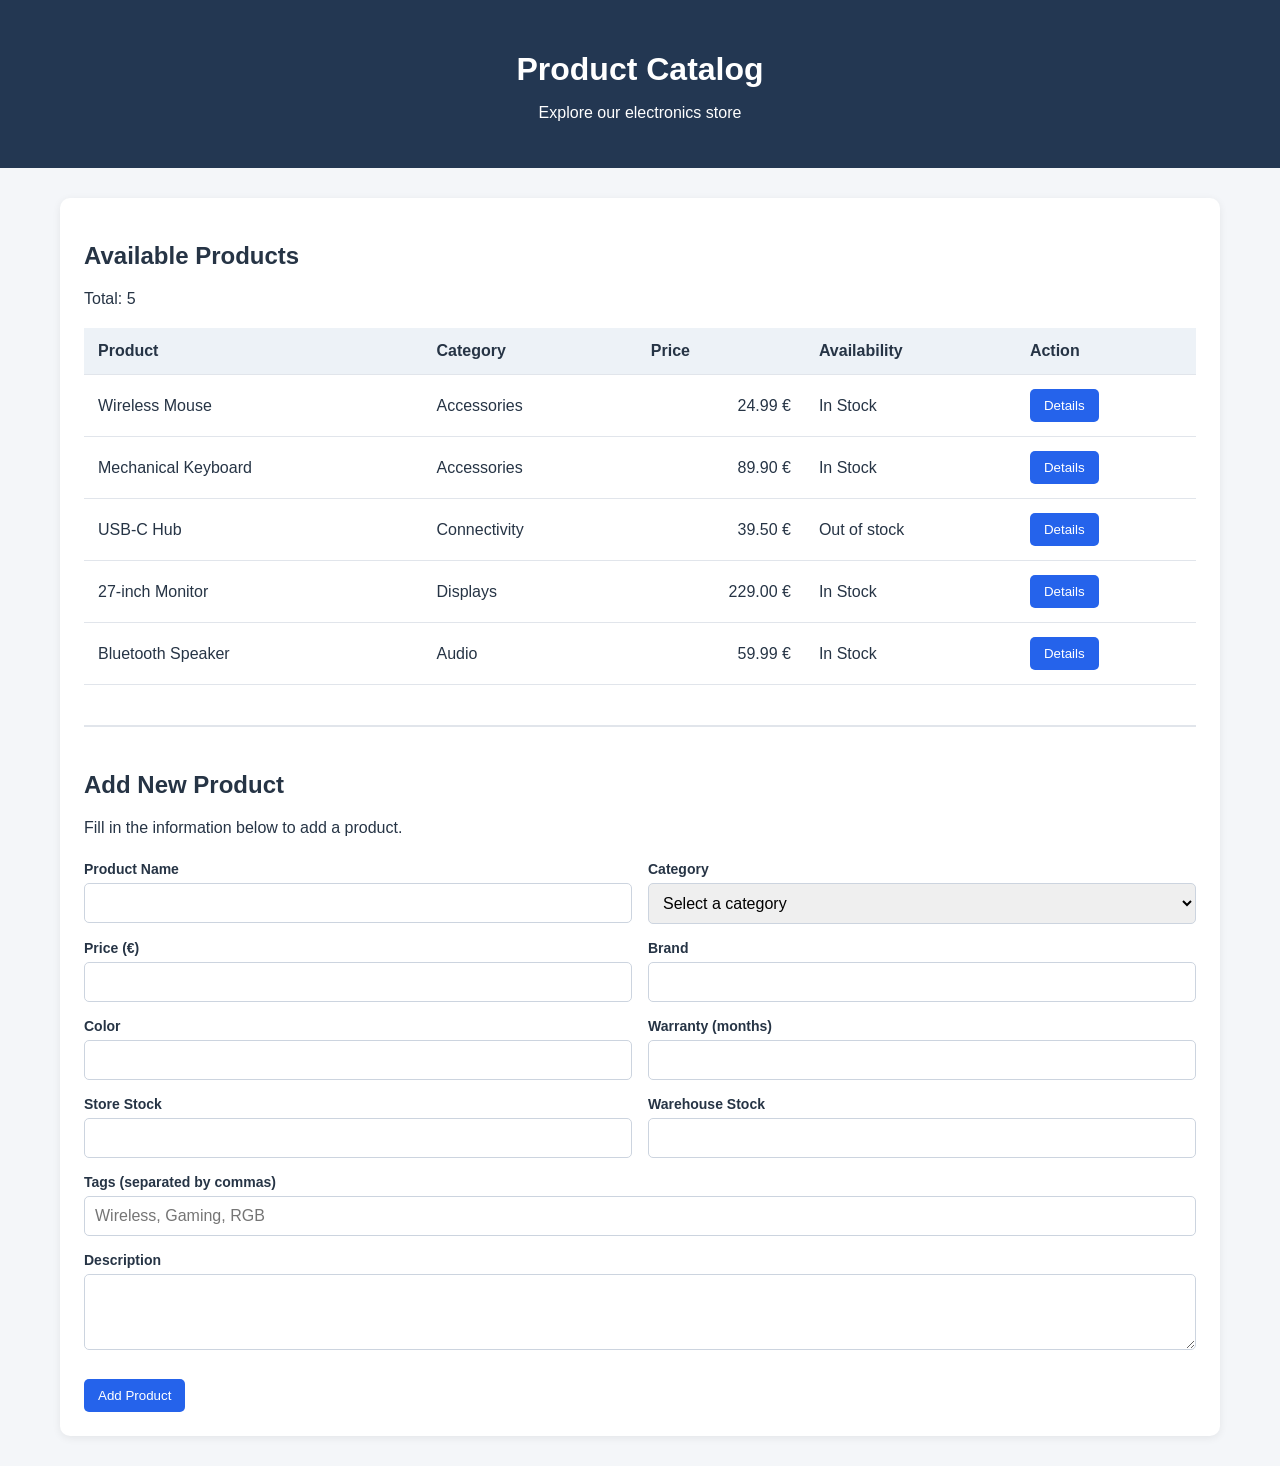
==== data-exercise/src/index.html @ f98d7c68 "solved exercise" ====
<!DOCTYPE html>
<html lang="en">

<head>
    <meta charset="UTF-8">
    <meta name="viewport" content="width=device-width, initial-scale=1.0">
    <title>Product Catalog</title>
    <link rel="stylesheet" href="style.css">
    <script src="app.js" defer></script>
</head>

<body>

    <header>
        <h1>Product Catalog</h1>
        <p>Explore our electronics store</p>
    </header>

    <main class="layout">

        <!-- MAIN EXERCISE: PRODUCT TABLE -->
        <section class="catalog">
            <h2>Available Products</h2>
            <p id="product-count">Count: 1000</p>

            <table>
                <thead>
                    <tr>
                        <th>Product</th>
                        <th>Category</th>
                        <th>Price</th>
                        <th>Availability</th>
                        <th>Action</th>
                    </tr>
                </thead>
                <tbody id="products-body">
                    <!-- Generate product rows using JavaScript -->
                </tbody>
            </table>

            <!-- BONUS 2: ADD PRODUCT FORM -->
            <section class="add-product">
                <h2>Add New Product</h2>
                <p>Fill in the information below to add a product.</p>

                <form id="product-form">
                    <div class="form-grid">
                        <div class="form-group">
                            <label for="product-name">Product Name</label>
                            <input type="text" id="product-name" required>
                        </div>

                        <div class="form-group">
                            <label for="product-category">Category</label>
                            <select id="product-category" required>
                                <option value="">Select a category</option>
                                <option value="Accessories">Accessories</option>
                                <option value="Connectivity">Connectivity</option>
                                <option value="Displays">Displays</option>
                                <option value="Audio">Audio</option>
                            </select>
                        </div>

                        <div class="form-group">
                            <label for="product-price">Price (€)</label>
                            <input type="number" id="product-price" min="0.01" step="0.01" required>
                        </div>

                        <div class="form-group">
                            <label for="product-brand">Brand</label>
                            <input type="text" id="product-brand" required>
                        </div>

                        <div class="form-group">
                            <label for="product-color">Color</label>
                            <input type="text" id="product-color" required>
                        </div>

                        <div class="form-group">
                            <label for="product-warranty">Warranty (months)</label>
                            <input type="number" id="product-warranty" min="0" step="1" required>
                        </div>

                        <div class="form-group">
                            <label for="product-store-stock">Store Stock</label>
                            <input type="number" id="product-store-stock" min="0" step="1" required>
                        </div>

                        <div class="form-group">
                            <label for="product-warehouse-stock">Warehouse Stock</label>
                            <input type="number" id="product-warehouse-stock" min="0" step="1" required>
                        </div>

                        <div class="form-group full-width">
                            <label for="product-tags">Tags (separated by commas)</label>
                            <input type="text" id="product-tags" placeholder="Wireless, Gaming, RGB" required>
                        </div>

                        <div class="form-group full-width">
                            <label for="product-description">Description</label>
                            <textarea id="product-description" rows="3" required></textarea>
                        </div>
                    </div>

                    <button type="submit">Add Product</button>
                </form>
            </section>
        </section>

        <!-- BONUS 1: PRODUCT DETAILS -->
        <aside id="details-panel" hidden>
            <h2>Product Details</h2>
            <div id="details-content">
                <!-- Generate details of the selected product using JavaScript -->
            </div>
        </aside>

    </main>
</body>

</html>
---- data-exercise/src/style.css ----
* {
  box-sizing: border-box;
}

body {
  margin: 0;
  font-family: Arial, sans-serif;
  background: #f4f6f9;
  color: #263445;
}

header {
  background: #233752;
  color: white;
  padding: 30px;
  text-align: center;
}

header h1 {
  margin-bottom: 8px;
}

.layout {
  display: flex;
  align-items: flex-start;
  gap: 24px;
  max-width: 1200px;
  margin: 30px auto;
  padding: 0 20px;
}

.catalog {
  flex: 1;
  min-width: 0;
  overflow-x: auto;
  background: white;
  padding: 24px;
  border-radius: 10px;
  box-shadow: 0 2px 8px #00000012;
}

table {
  width: 100%;
  border-collapse: collapse;
  margin-top: 20px;
}

th, td {
  padding: 14px;
  text-align: left;
  border-bottom: 1px solid #e1e5eb;
}

.price-cell {
  text-align: right;
}

th {
  background: #edf2f7;
}

tr:hover {
  background: #f8fafc;
}

button {
  background: #2563eb;
  color: white;
  border: none;
  padding: 9px 14px;
  border-radius: 5px;
  cursor: pointer;
}

button:hover {
  background: #1d4ed8;
}

/* BONUS 1: PRODUCT DETAILS PANEL */

#details-panel {
  width: 280px;
  flex-shrink: 0;
  padding: 24px;
  background: white;
  border-radius: 10px;
  box-shadow: 0 2px 8px #00000012;
}

#details-panel[hidden] {
  display: none;
}

#details-content p {
  line-height: 1.6;
}

#details-content ul {
  padding-left: 20px;
}

/* BONUS 2: ADD PRODUCT FORM */

.add-product {
  margin-top: 40px;
  padding-top: 24px;
  border-top: 2px solid #e1e5eb;
}

.form-grid {
  display: grid;
  grid-template-columns: repeat(2, 1fr);
  gap: 16px;
  margin: 24px 0;
}

.form-group {
  display: flex;
  flex-direction: column;
  gap: 6px;
}

.form-group label {
  font-weight: bold;
  font-size: 14px;
}

.form-group input,
.form-group select,
.form-group textarea {
  width: 100%;
  padding: 10px;
  border: 1px solid #ccd4df;
  border-radius: 5px;
  font: inherit;
}

.form-group input:focus,
.form-group select:focus,
.form-group textarea:focus {
  outline: 2px solid #2563eb;
  outline-offset: 1px;
}

.full-width {
  grid-column: 1 / -1;
}

.add-product button {
  margin-top: 5px;
}

@media (max-width: 800px) {
  .layout {
    flex-direction: column;
  }

  .catalog, #details-panel {
    width: 100%;
  }
}

@media (max-width: 600px) {
  .form-grid {
    grid-template-columns: 1fr;
  }
}
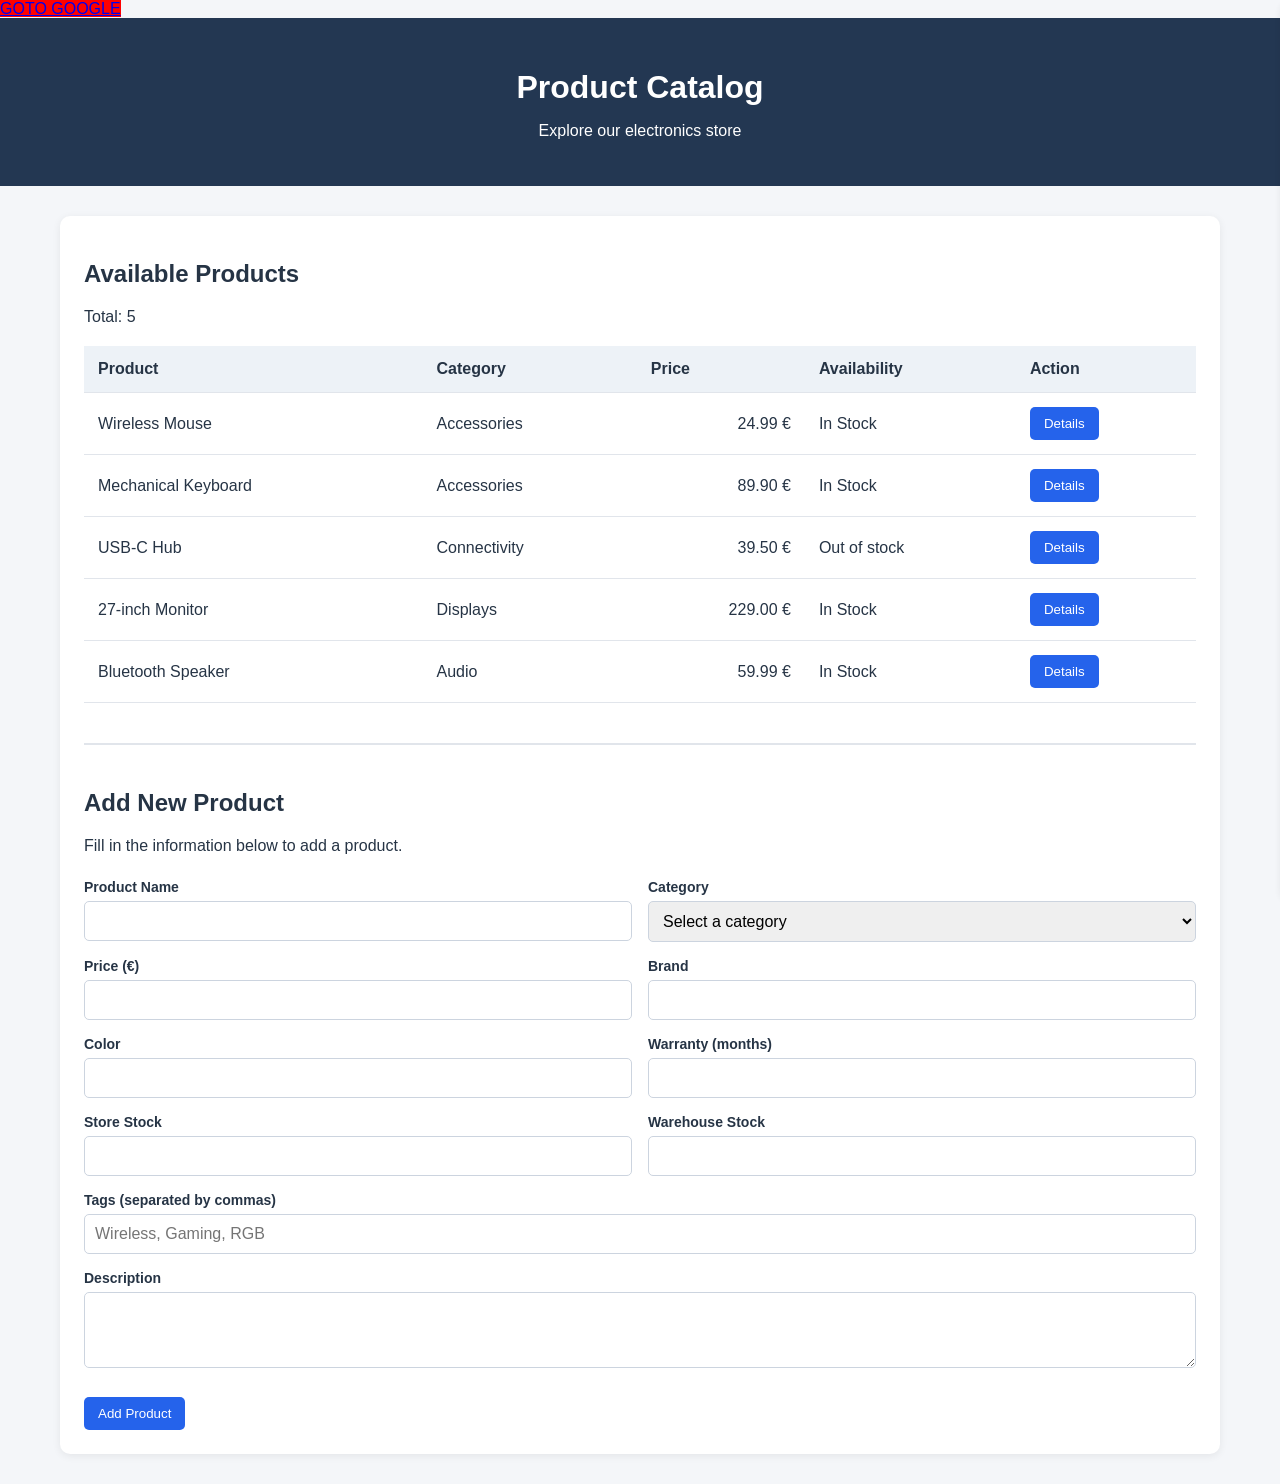
==== commit 93ce7493: "solves bonus 1 and 2" ====
--- a/data-exercise/src/index.html
+++ b/data-exercise/src/index.html
@@ -10,7 +10,7 @@
 </head>
 
 <body>
-
+    <a href="https://google.com" target="_blank" id="linkToGoogle">GOTO GOOGLE</a>
     <header>
         <h1>Product Catalog</h1>
         <p>Explore our electronics store</p>
@@ -108,10 +108,12 @@
         </section>
 
         <!-- BONUS 1: PRODUCT DETAILS -->
-        <aside id="details-panel" hidden>
+        <aside id="details-panel">
             <h2>Product Details</h2>
+            <button id="close-button">Close</button>
             <div id="details-content">
                 <!-- Generate details of the selected product using JavaScript -->
+                <p>Please select a product to see the details...</p>
             </div>
         </aside>
 
--- a/data-exercise/src/style.css
+++ b/data-exercise/src/style.css
@@ -79,16 +79,22 @@
 /* BONUS 1: PRODUCT DETAILS PANEL */
 
 #details-panel {
-  width: 280px;
+  width: 400px;
+  height: 100vh;
   flex-shrink: 0;
   padding: 24px;
   background: white;
   border-radius: 10px;
   box-shadow: 0 2px 8px #00000012;
-}
+  
+  position: fixed;
+  
+  bottom: 0;
+  right: -400px;
 
-#details-panel[hidden] {
-  display: none;
+  transition: 400ms;
+
+  opacity: 0.9;
 }
 
 #details-content p {
@@ -165,3 +171,12 @@
     grid-template-columns: 1fr;
   }
 }
+
+#linkToGoogle {
+  background-color: red;
+}
+
+#linkToGoogle:hover {
+  font-size: 50px;
+  transition: 3s;
+}
